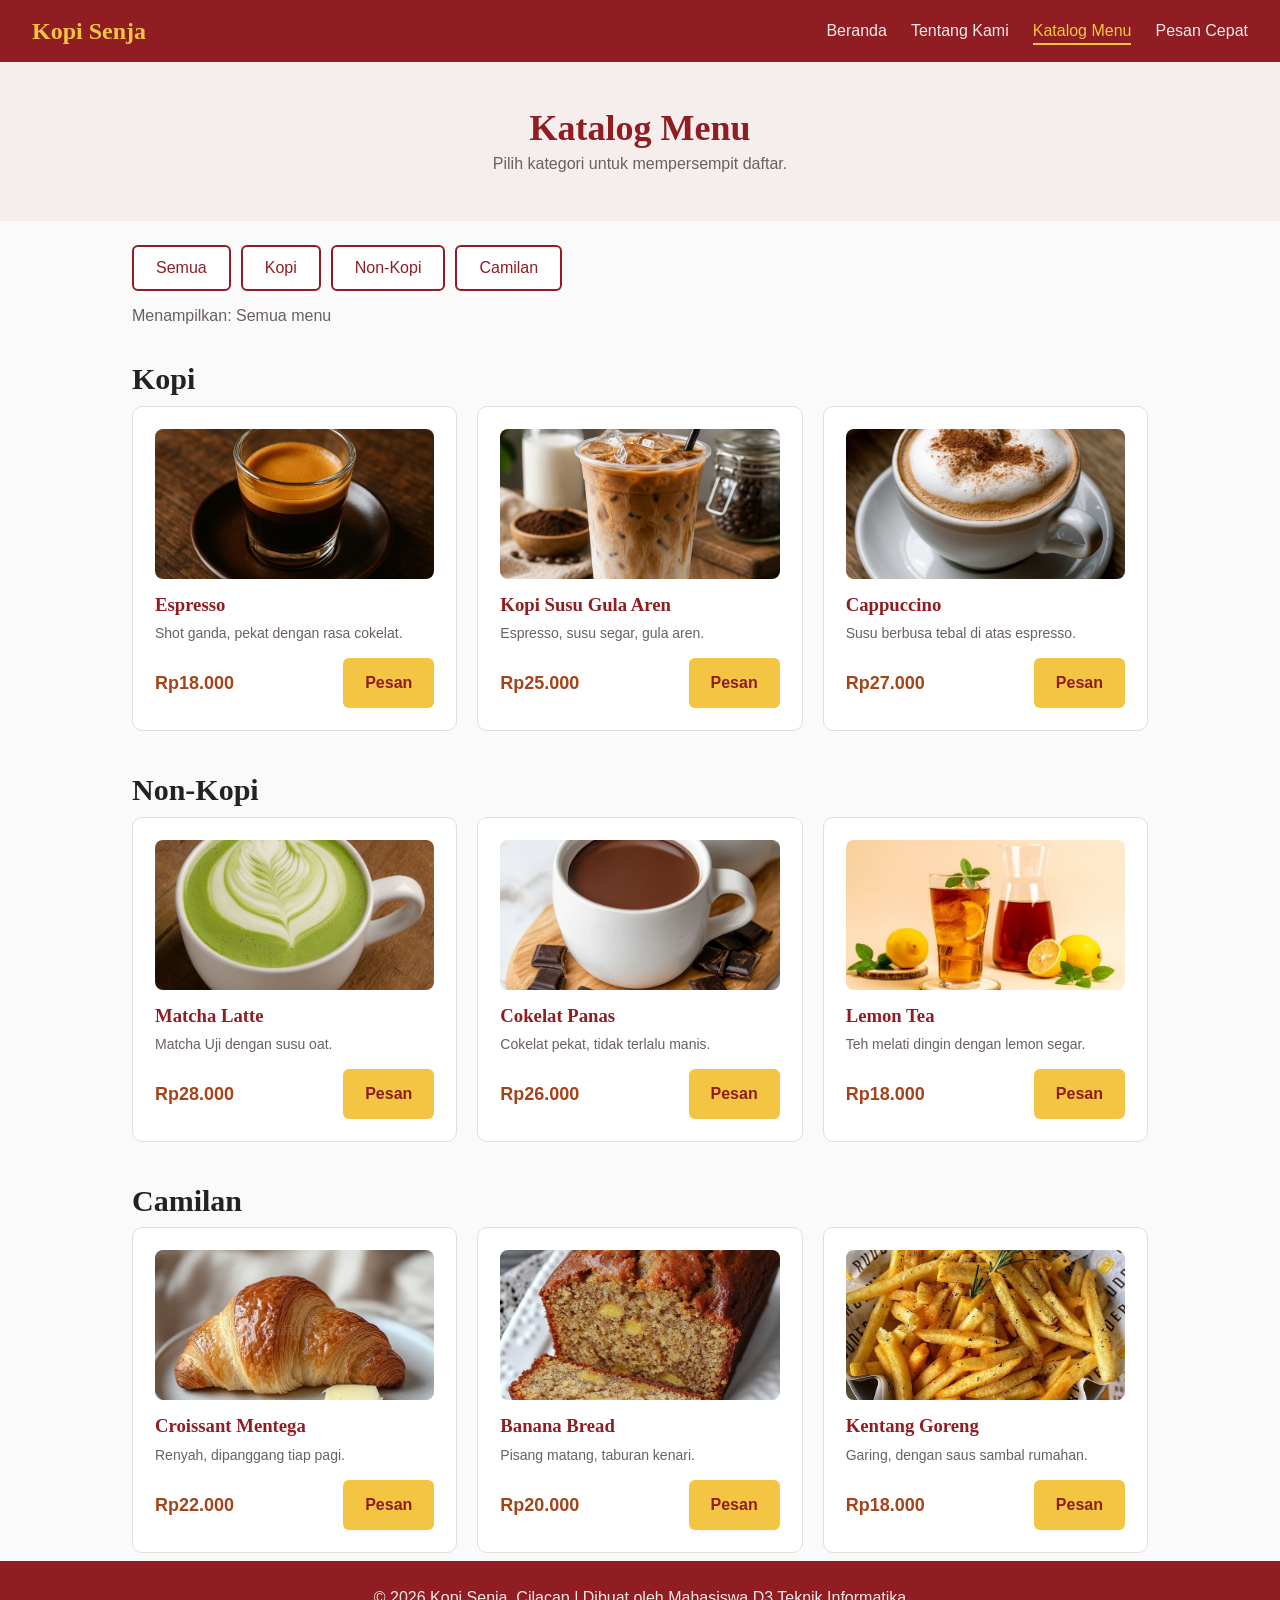
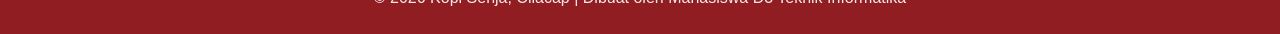
==== menu.html @ 926700a5 "3 file pertama untuk menu, style CSS, Javascript beserta gambarnya" ====
<!doctype html>
<html lang="id">
<head>
  <meta charset="UTF-8" />
  <meta name="viewport" content="width=device-width, initial-scale=1.0" />
  <title>Kopi Senja | Katalog Menu</title>
  <link rel="stylesheet" href="style.css" />
</head>
<body>
  <header class="navbar">
    <h1 class="logo">Kopi Senja</h1>
    <nav>
      <ul class="menu">
        <li><a href="index.html">Beranda</a></li>
        <li><a href="tentang.html">Tentang Kami</a></li>
        <li><a href="menu.html" class="aktif">Katalog Menu</a></li>
        <li><a href="pesan.html">Pesan Cepat</a></li>
      </ul>
    </nav>
  </header>

  <main>
    <div class="page-title">
      <h2>Katalog Menu</h2>
      <p>Pilih kategori untuk mempersempit daftar.</p>
    </div>

    <div class="filter">
      <button id="filter-semua" type="button">Semua</button>
      <button id="filter-kopi" type="button">Kopi</button>
      <button id="filter-nonkopi" type="button">Non-Kopi</button>
      <button id="filter-camilan" type="button">Camilan</button>
    </div>
    <p id="info-filter">Menampilkan: Semua menu</p>

    <!-- Bagian Kopi -->
    <section id="kopi" class="kategori">
      <h2>Kopi</h2>
      <div class="grid-3">
        <article class="kartu produk">
          <img class="ikon" src="Foto Foto Project/Espresso - Coffee Class.jpg" alt="Espresso">
          <h3>Espresso</h3>
          <p>Shot ganda, pekat dengan rasa cokelat.</p>
          <div class="produk-bawah"><span class="harga">Rp18.000</span><a class="btn emas" href="pesan.html">Pesan</a></div>
        </article>
        <article class="kartu produk">
          <img class="ikon" src="Foto Foto Project/ES KOPI SUSU GULA AREN ALA.jpg" alt="Kopi Susu Gula Aren">
          <h3>Kopi Susu Gula Aren</h3>
          <p>Espresso, susu segar, gula aren.</p>
          <div class="produk-bawah"><span class="harga">Rp25.000</span><a class="btn emas" href="pesan.html">Pesan</a></div>
        </article>
        <article class="kartu produk">
          <img class="ikon" src="Foto Foto Project/☕ Homemade Cappuccino 🥄.jpg" alt="Cappuccino">
          <h3>Cappuccino</h3>
          <p>Susu berbusa tebal di atas espresso.</p>
          <div class="produk-bawah"><span class="harga">Rp27.000</span><a class="btn emas" href="pesan.html">Pesan</a></div>
        </article>
      </div>
    </section>

    <!-- Bagian Non-Kopi -->
    <section id="nonkopi" class="kategori">
      <h2>Non-Kopi</h2>
      <div class="grid-3">
        <article class="kartu produk">
          <img class="ikon" src="Foto Foto Project/Matcha Green Tea Latte (Hot or Iced).jpg" alt="Matcha Latte">
          <h3>Matcha Latte</h3>
          <p>Matcha Uji dengan susu oat.</p>
          <div class="produk-bawah"><span class="harga">Rp28.000</span><a class="btn emas" href="pesan.html">Pesan</a></div>
        </article>
        <article class="kartu produk">
          <img class="ikon" src="Foto Foto Project/hotchocolatte.jpg" alt="Cokelat Panas">
          <h3>Cokelat Panas</h3>
          <p>Cokelat pekat, tidak terlalu manis.</p>
          <div class="produk-bawah"><span class="harga">Rp26.000</span><a class="btn emas" href="pesan.html">Pesan</a></div>
        </article>
        <article class="kartu produk">
          <img class="ikon" src="Foto Foto Project/Glass of ice lemon tea _ Premium Photo.jpg" alt="Lemon Tea">
          <h3>Lemon Tea</h3>
          <p>Teh melati dingin dengan lemon segar.</p>
          <div class="produk-bawah"><span class="harga">Rp18.000</span><a class="btn emas" href="pesan.html">Pesan</a></div>
        </article>
      </div>
    </section>

    <!-- Bagian Camilan -->
    <section id="camilan" class="kategori">
      <h2>Camilan</h2>
      <div class="grid-3">
        <article class="kartu produk">
          <img class="ikon" src="Foto Foto Project/Close-up of a croissant with a pat of butter on a plate_ royalty free stock image.jpg" alt="Croissant Mentega">
          <h3>Croissant Mentega</h3>
          <p>Renyah, dipanggang tiap pagi.</p>
          <div class="produk-bawah"><span class="harga">Rp22.000</span><a class="btn emas" href="pesan.html">Pesan</a></div>
        </article>
        <article class="kartu produk">
          <img class="ikon" src="Foto Foto Project/EASY RECIPE For Moist Banana Bread Recipe_ Homemade Baking Guide (Digital Download).jpg" alt="Banana Bread">
          <h3>Banana Bread</h3>
          <p>Pisang matang, taburan kenari.</p>
          <div class="produk-bawah"><span class="harga">Rp20.000</span><a class="btn emas" href="pesan.html">Pesan</a></div>
        </article>
        <article class="kartu produk">
          <img class="ikon" src="Foto Foto Project/kentanggoreng.jpg" alt="Kentang Goreng">
          <h3>Kentang Goreng</h3>
          <p>Garing, dengan saus sambal rumahan.</p>
          <div class="produk-bawah"><span class="harga">Rp18.000</span><a class="btn emas" href="pesan.html">Pesan</a></div>
        </article>
      </div>
    </section>
  </main>

  <footer>
    <p id="info-pembuat">&copy; 2026 Kopi Senja, Cilacap</p>
  </footer>
  <script src="menu.js"></script>
</body>
</html>
---- style.css ----
* { margin: 0; padding: 0; box-sizing: border-box; }
body { font-family: Arial, sans-serif; color: #222222; background-color: #fafafa; line-height: 1.6; }
h1, h2, h3 { font-family: Georgia, serif; line-height: 1.25; }
a { color: inherit; }
section { padding: 56px 32px; max-width: 1080px; margin: 0 auto; }
section > h2 { font-size: 30px; margin-bottom: 8px; }
.sub { color: #6a6060; margin-bottom: 28px; max-width: 560px; }

/* NAVBAR (Flexbox) */
.navbar { display: flex; justify-content: space-between; align-items: center; padding: 16px 32px; background-color: #8f1d22; color: white; }
.logo { font-size: 24px; color: #f4c542; }
.menu { display: flex; gap: 24px; list-style: none; }
.menu a { text-decoration: none; color: #f7e8e8; padding-bottom: 4px; }
.menu a:hover { color: #f4c542; }
.menu a.aktif { color: #f4c542; border-bottom: 2px solid #f4c542; }

/*  HERO  */
.hero { display: flex; align-items: center; gap: 40px; padding: 72px 32px; max-width: 1080px; margin: 0 auto; }
.hero-teks { flex: 3; }
.hero-teks h2 { font-size: 46px; margin-bottom: 14px; color: #8f1d22; }
.hero-teks p { margin-bottom: 24px; max-width: 480px; }
.sapaan { font-weight: bold; color: #a5441a; margin-bottom: 8px; }
.hero-gambar { flex: 2; display: flex; align-items: center; justify-content: center; height: 300px; font-size: 130px; background-color: #8f1d22; border-radius: 150px 150px 12px 12px; border: 6px solid #f4c542; }
.page-title { background-color: #f6eded; padding: 44px 32px; text-align: center; }
.page-title h2 { font-size: 36px; color: #8f1d22; }
.page-title p { color: #6a6060; }

/*  TOMBOL  */
.btn, button { display: inline-block; padding: 12px 22px; font-size: 16px; text-decoration: none; background-color: #8f1d22; color: white; border: none; border-radius: 6px; cursor: pointer; }
.btn:hover, button:hover { background-color: #b3292f; }
.btn.emas, button.emas { background-color: #f4c542; color: #8f1d22; font-weight: bold; }
.btn.emas:hover, button.emas:hover { background-color: #dcae2a; }
.btn.garis { background-color: transparent; color: #8f1d22; border: 2px solid #8f1d22; margin-left: 8px; }
button.hapus { background-color: #444444; }

/*  GRID KARTU (Grid)  */
.grid-3 { display: grid; grid-template-columns: repeat(3, 1fr); gap: 20px; }
.kartu { padding: 22px; background-color: white; border: 1px solid #e6dcdc; border-radius: 10px; }
.kartu h3 { margin-bottom: 6px; color: #8f1d22; }
.ikon { display: flex; align-items: center; justify-content: center; width: 72px; height: 72px; margin-bottom: 14px; font-size: 38px; background-color: #fbe9c0; border-radius: 50%; }
.produk .ikon { width: 100%; height: 110px; border-radius: 8px; font-size: 56px; }
.produk-bawah { display: flex; justify-content: space-between; align-items: center; margin-top: 14px; }
.harga { font-weight: bold; color: #a5441a; font-size: 18px; }
.produk p { color: #6a6060; font-size: 14px; }

/*  PROMO / BLOK GELAP  */
.promo-wrap { background-color: #8f1d22; color: white; max-width: none; text-align: center; }
.promo-wrap h2 { color: #f4c542; }
.promo-wrap p { margin: 10px auto 18px; max-width: 520px; }
#promo-isi { margin-top: 20px; padding: 18px; background-color: #f4c542; color: #8f1d22; border-radius: 8px; max-width: 520px; margin-left: auto; margin-right: auto; font-weight: bold; }

/*  TENTANG (Flexbox dua kolom)  */
.dua-kolom { display: flex; gap: 32px; }
.kolom-utama { flex: 2; }
.kolom-samping { flex: 1; padding: 22px; background-color: white; border: 1px solid #e6dcdc; border-radius: 10px; }
.kolom-utama p { margin-bottom: 14px; }
.kolom-samping li { margin-left: 18px; margin-bottom: 8px; }
table { width: 100%; border-collapse: collapse; background-color: white; }
th, td { padding: 10px 14px; text-align: left; border: 1px solid #e6dcdc; }
th { background-color: #8f1d22; color: white; }
.kontak { display: flex; flex-wrap: wrap; gap: 16px; }
.kontak div { flex: 1; min-width: 200px; padding: 18px; background-color: white; border: 1px solid #e6dcdc; border-radius: 10px; }

/*  KATALOG MENU  */
.filter { display: flex; flex-wrap: wrap; gap: 10px; padding: 24px 32px 0; max-width: 1080px; margin: 0 auto; }
.filter button { background-color: white; color: #8f1d22; border: 2px solid #8f1d22; }
.filter button:hover { background-color: #f6eded; }
#info-filter { padding: 12px 32px 0; max-width: 1080px; margin: 0 auto; color: #6a6060; }
.kategori { padding-top: 32px; padding-bottom: 8px; }

/*  FORM PESAN CEPAT  */
.form-wrap { display: flex; gap: 28px; align-items: flex-start; }
.form-kartu { flex: 3; }
.ringkasan { flex: 2; background-color: #8f1d22; color: white; border-radius: 10px; padding: 24px; }
.ringkasan h3 { color: #f4c542; margin-bottom: 10px; }
.ringkasan p { margin-bottom: 8px; }
#total { font-size: 28px; font-weight: bold; color: #f4c542; }
label { display: block; margin-bottom: 6px; font-weight: bold; }
input, select { width: 100%; padding: 10px; margin-bottom: 16px; font-size: 16px; border: 1px solid #a89c9c; border-radius: 6px; background-color: white; }
.baris-tombol { display: flex; gap: 10px; }

/*  FOOTER  */
footer { padding: 24px 32px; text-align: center; background-color: #8f1d22; color: #f7e8e8; }


/*  BAND HERO MERAH  */
.band-merah { background-color: #8f1d22; color: white; }
.band-merah .hero-teks h2 { color: white; }
.band-merah .sapaan { color: #f4c542; }
.band-merah .hero-gambar { background-color: #6e1318; }
.band-merah .btn.garis { color: white; border-color: white; }
.band-merah .btn.garis:hover { background-color: #b3292f; }

/*  KUTIPAN  */
.kutipan { text-align: center; max-width: 760px; }
.kutipan blockquote { font-family: Georgia, serif; font-size: 24px; line-height: 1.5; color: #8f1d22; }
.kutipan p { margin-top: 12px; color: #6a6060; }

/*  KABAR KAMI & GALERI  */
.kabar .ikon { border-radius: 12px; }
.tile { display: flex; align-items: center; justify-content: center; height: 150px; font-size: 56px; border-radius: 10px; }
.t1 { background-color: #f6eded; }
.t2 { background-color: #fbe9c0; }
.t3 { background-color: #e9e2dc; }
.beli { display: flex; flex-wrap: wrap; gap: 12px; }

/*  FOOTER LENGKAP  */
.footer-flex { display: flex; flex-wrap: wrap; justify-content: space-between; gap: 24px; max-width: 1080px; margin: 0 auto 20px; text-align: left; }
.footer-flex div { flex: 1; min-width: 200px; }
.footer-flex h3 { color: #f4c542; margin-bottom: 6px; }

/*  RESPONSIVE (Media Query)  */
@media (max-width: 768px) {
  .grid-3 { grid-template-columns: repeat(2, 1fr); }
  .hero, .dua-kolom, .form-wrap { flex-direction: column; }
  .hero-gambar { width: 100%; flex: none; }
  .hero-teks h2 { font-size: 36px; }
}
@media (max-width: 480px) {
  .grid-3 { grid-template-columns: 1fr; }
  .navbar { flex-direction: column; gap: 12px; }
  .menu { gap: 14px; flex-wrap: wrap; justify-content: center; }
  section, .hero { padding-left: 18px; padding-right: 18px; }
  .btn.garis { margin-left: 0; margin-top: 10px; }
}


.ikon {
  display: block; 
  width: 72px;
  height: 72px;
  margin-bottom: 14px;
  border-radius: 50%; /* Menjadikan bulat jika gambar berupa ikon visual */
  object-fit: cover; /* SSupaya gambar jadi tidak gepeng */
}

.produk .ikon {
  width: 100%;
  height: 150px; 
  border-radius: 8px; 
  object-fit: cover;
}

.kartu {
  display: flex;
  flex-direction: column;
  justify-content: space-between;
}
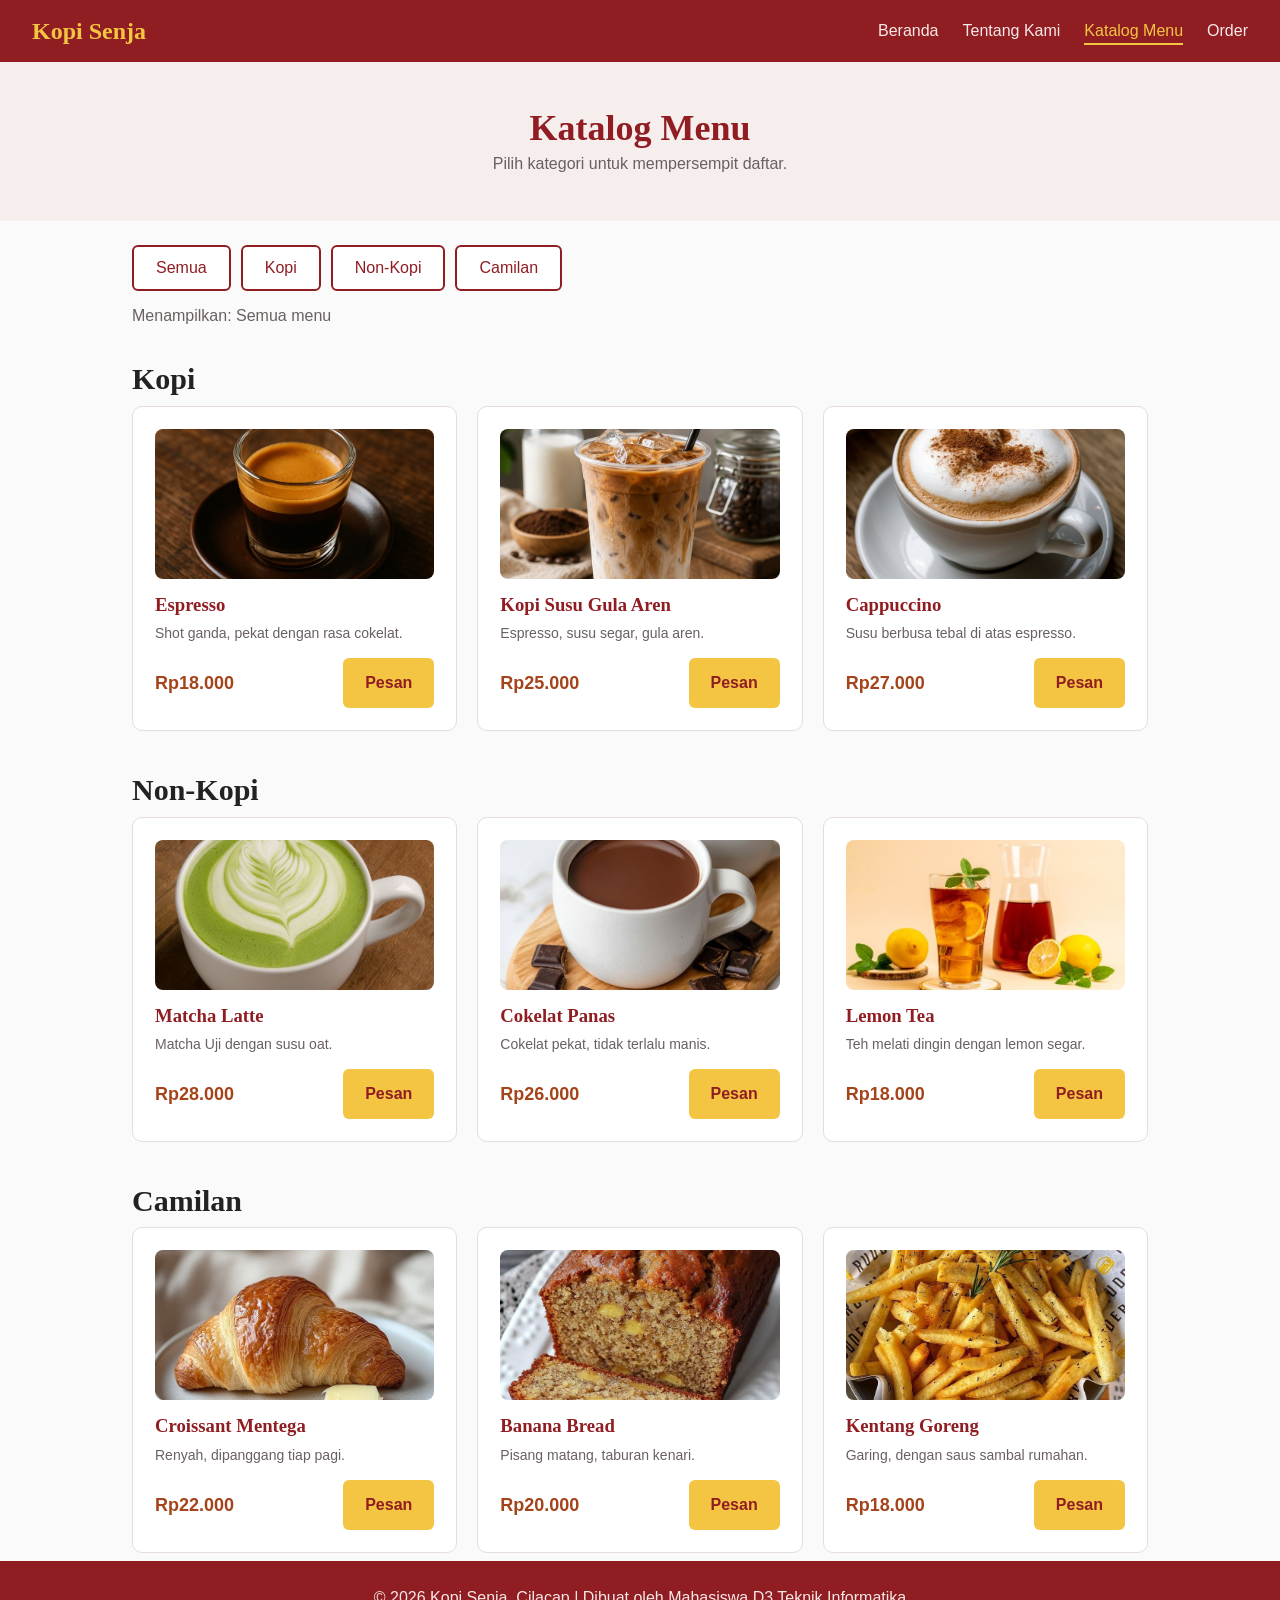
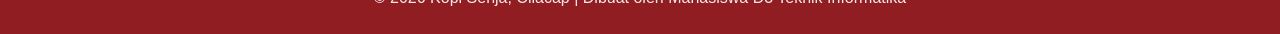
==== commit 3bc18559: "Update isi menu.html" ====
--- a/menu.html
+++ b/menu.html
@@ -14,7 +14,7 @@
         <li><a href="index.html">Beranda</a></li>
         <li><a href="tentang.html">Tentang Kami</a></li>
         <li><a href="menu.html" class="aktif">Katalog Menu</a></li>
-        <li><a href="pesan.html">Pesan Cepat</a></li>
+        <li><a href="pesan.html">Order</a></li>
       </ul>
     </nav>
   </header>
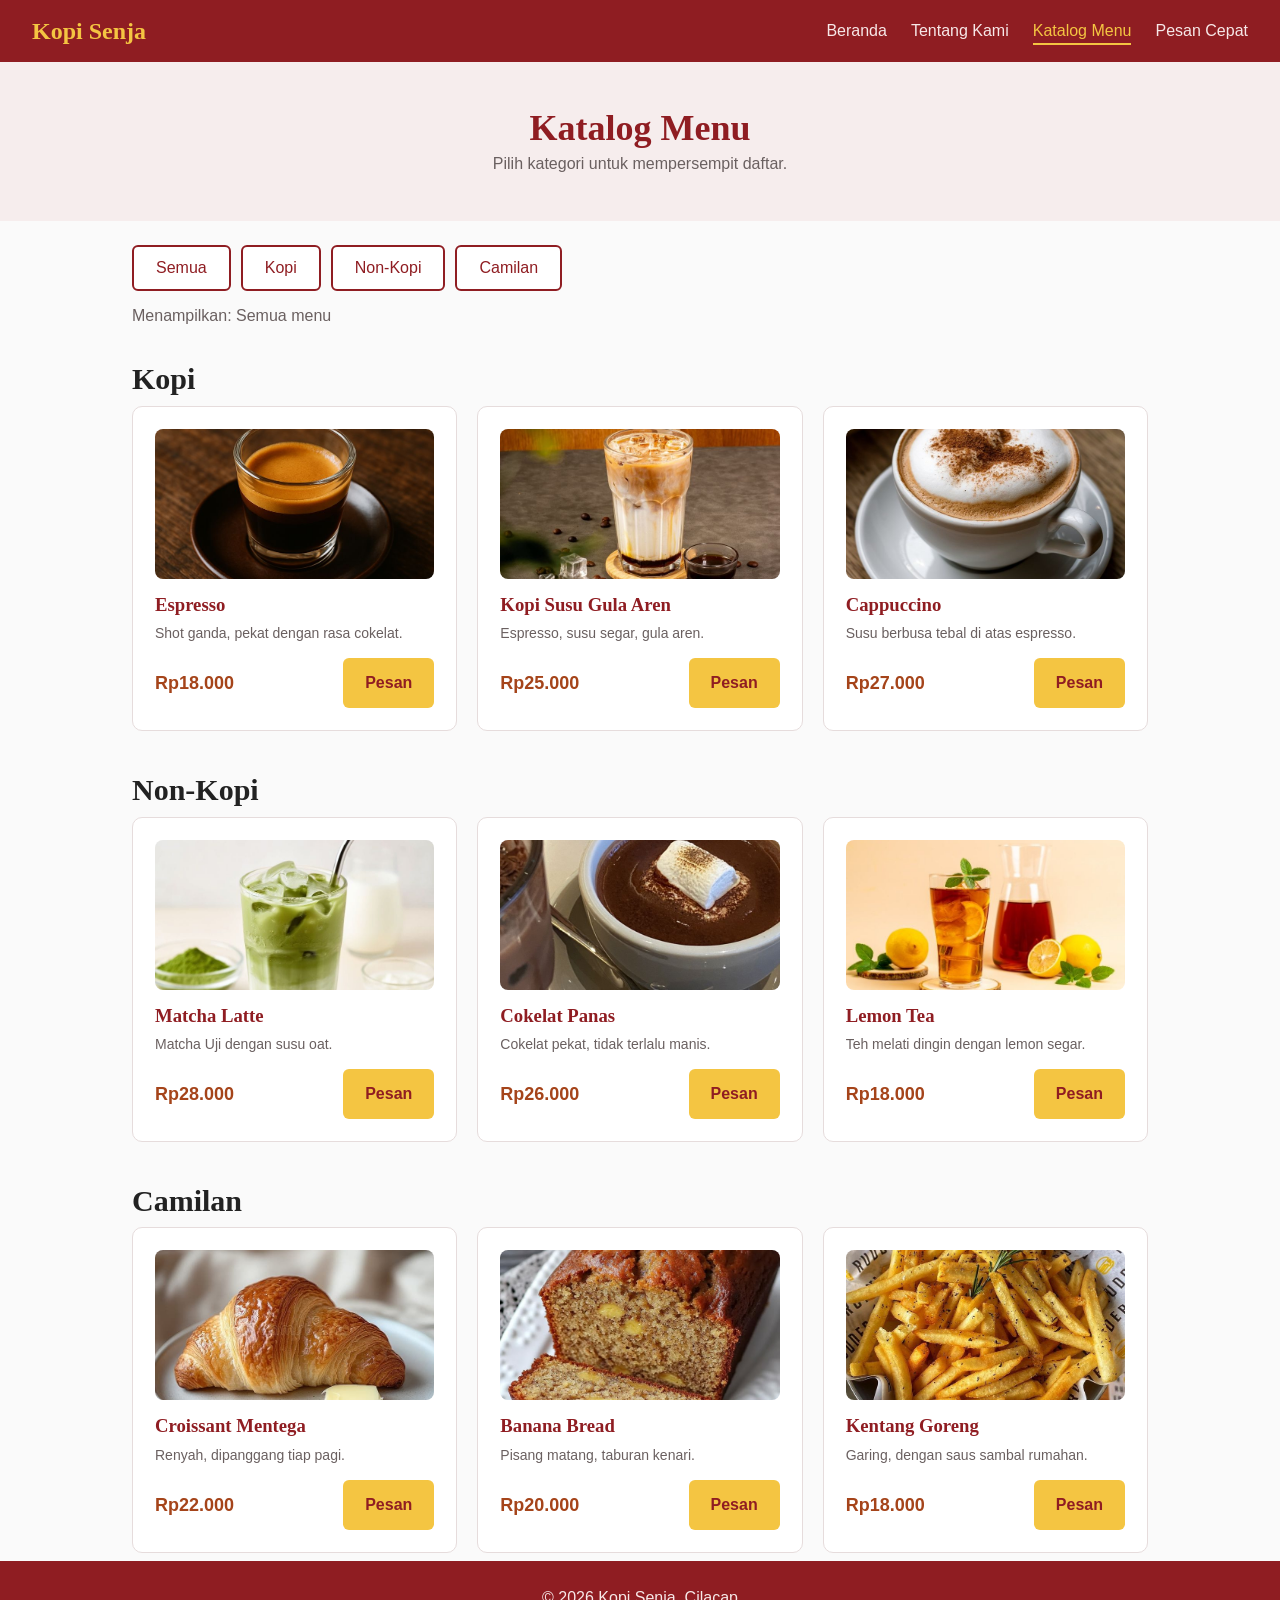
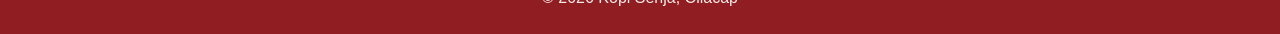
==== commit 0e7f0b61: "Pembaruan menu" ====
--- a/menu.html
+++ b/menu.html
@@ -14,7 +14,7 @@
         <li><a href="index.html">Beranda</a></li>
         <li><a href="tentang.html">Tentang Kami</a></li>
         <li><a href="menu.html" class="aktif">Katalog Menu</a></li>
-        <li><a href="pesan.html">Order</a></li>
+        <li><a href="pesan.html">Pesan Cepat</a></li>
       </ul>
     </nav>
   </header>
@@ -44,7 +44,7 @@
           <div class="produk-bawah"><span class="harga">Rp18.000</span><a class="btn emas" href="pesan.html">Pesan</a></div>
         </article>
         <article class="kartu produk">
-          <img class="ikon" src="Foto Foto Project/ES KOPI SUSU GULA AREN ALA.jpg" alt="Kopi Susu Gula Aren">
+          <img class="ikon" src="Foto Foto Project/Kopsu Guren.jpeg" alt="Kopi Susu Gula Aren">
           <h3>Kopi Susu Gula Aren</h3>
           <p>Espresso, susu segar, gula aren.</p>
           <div class="produk-bawah"><span class="harga">Rp25.000</span><a class="btn emas" href="pesan.html">Pesan</a></div>
@@ -63,13 +63,13 @@
       <h2>Non-Kopi</h2>
       <div class="grid-3">
         <article class="kartu produk">
-          <img class="ikon" src="Foto Foto Project/Matcha Green Tea Latte (Hot or Iced).jpg" alt="Matcha Latte">
+          <img class="ikon" src="Foto Foto Project/Matcha Latte 2.jpeg" alt="Matcha Latte">
           <h3>Matcha Latte</h3>
           <p>Matcha Uji dengan susu oat.</p>
           <div class="produk-bawah"><span class="harga">Rp28.000</span><a class="btn emas" href="pesan.html">Pesan</a></div>
         </article>
         <article class="kartu produk">
-          <img class="ikon" src="Foto Foto Project/hotchocolatte.jpg" alt="Cokelat Panas">
+          <img class="ikon" src="Foto Foto Project/Chocolate PWANASSS.jpeg" alt="Cokelat Panas">
           <h3>Cokelat Panas</h3>
           <p>Cokelat pekat, tidak terlalu manis.</p>
           <div class="produk-bawah"><span class="harga">Rp26.000</span><a class="btn emas" href="pesan.html">Pesan</a></div>
--- a/style.css
+++ b/style.css
@@ -50,16 +50,26 @@
 #promo-isi { margin-top: 20px; padding: 18px; background-color: #f4c542; color: #8f1d22; border-radius: 8px; max-width: 520px; margin-left: auto; margin-right: auto; font-weight: bold; }
 
 /*  TENTANG (Flexbox dua kolom)  */
-.dua-kolom { display: flex; gap: 32px; }
-.kolom-utama { flex: 2; }
-.kolom-samping { flex: 1; padding: 22px; background-color: white; border: 1px solid #e6dcdc; border-radius: 10px; }
+.dua-kolom { display: flex; gap: 32px; align-items: flex-start; }
+.kolom-utama { flex: 2; background-color: white; padding: 24px; border: 1px solid #e6dcdc; border-radius: 10px; }
+.kolom-utama h2, .kolom-utama h3 { color: #8f1d22; margin-bottom: 10px; }
+.kolom-utama h3 { margin-top: 18px; }
 .kolom-utama p { margin-bottom: 14px; }
+.info-visi { background-color: #f6eded; border-left: 4px solid #a5441a; padding: 12px 16px; margin: 16px 0; border-radius: 0 8px 8px 0; color: #8f1d22; font-style: italic; }
+.perjalanan-list { margin-left: 20px; }
+.perjalanan-list li { margin-bottom: 8px; }
+.kolom-samping { flex: 1; padding: 22px; background-color: white; border: 1px solid #e6dcdc; border-top: 4px solid #8f1d22; border-radius: 10px; }
+.kolom-samping h3 { color: #8f1d22; margin-bottom: 10px; }
 .kolom-samping li { margin-left: 18px; margin-bottom: 8px; }
-table { width: 100%; border-collapse: collapse; background-color: white; }
-th, td { padding: 10px 14px; text-align: left; border: 1px solid #e6dcdc; }
+table { width: 100%; border-collapse: collapse; background-color: white; border-radius: 8px; overflow: hidden; }
+th, td { padding: 12px 14px; text-align: left; border: 1px solid #e6dcdc; }
 th { background-color: #8f1d22; color: white; }
+tbody tr:nth-child(even) { background-color: #fcf8f8; }
+tbody tr:hover { background-color: #f6eded; }
 .kontak { display: flex; flex-wrap: wrap; gap: 16px; }
-.kontak div { flex: 1; min-width: 200px; padding: 18px; background-color: white; border: 1px solid #e6dcdc; border-radius: 10px; }
+.kontak div { flex: 1; min-width: 200px; padding: 18px; background-color: white; border: 1px solid #e6dcdc; border-left: 4px solid #8f1d22; border-radius: 10px; transition: transform 0.2s ease; }
+.kontak div:hover { transform: translateY(-3px); }
+.kontak h3 { color: #8f1d22; margin-bottom: 6px; }
 
 /*  KATALOG MENU  */
 .filter { display: flex; flex-wrap: wrap; gap: 10px; padding: 24px 32px 0; max-width: 1080px; margin: 0 auto; }
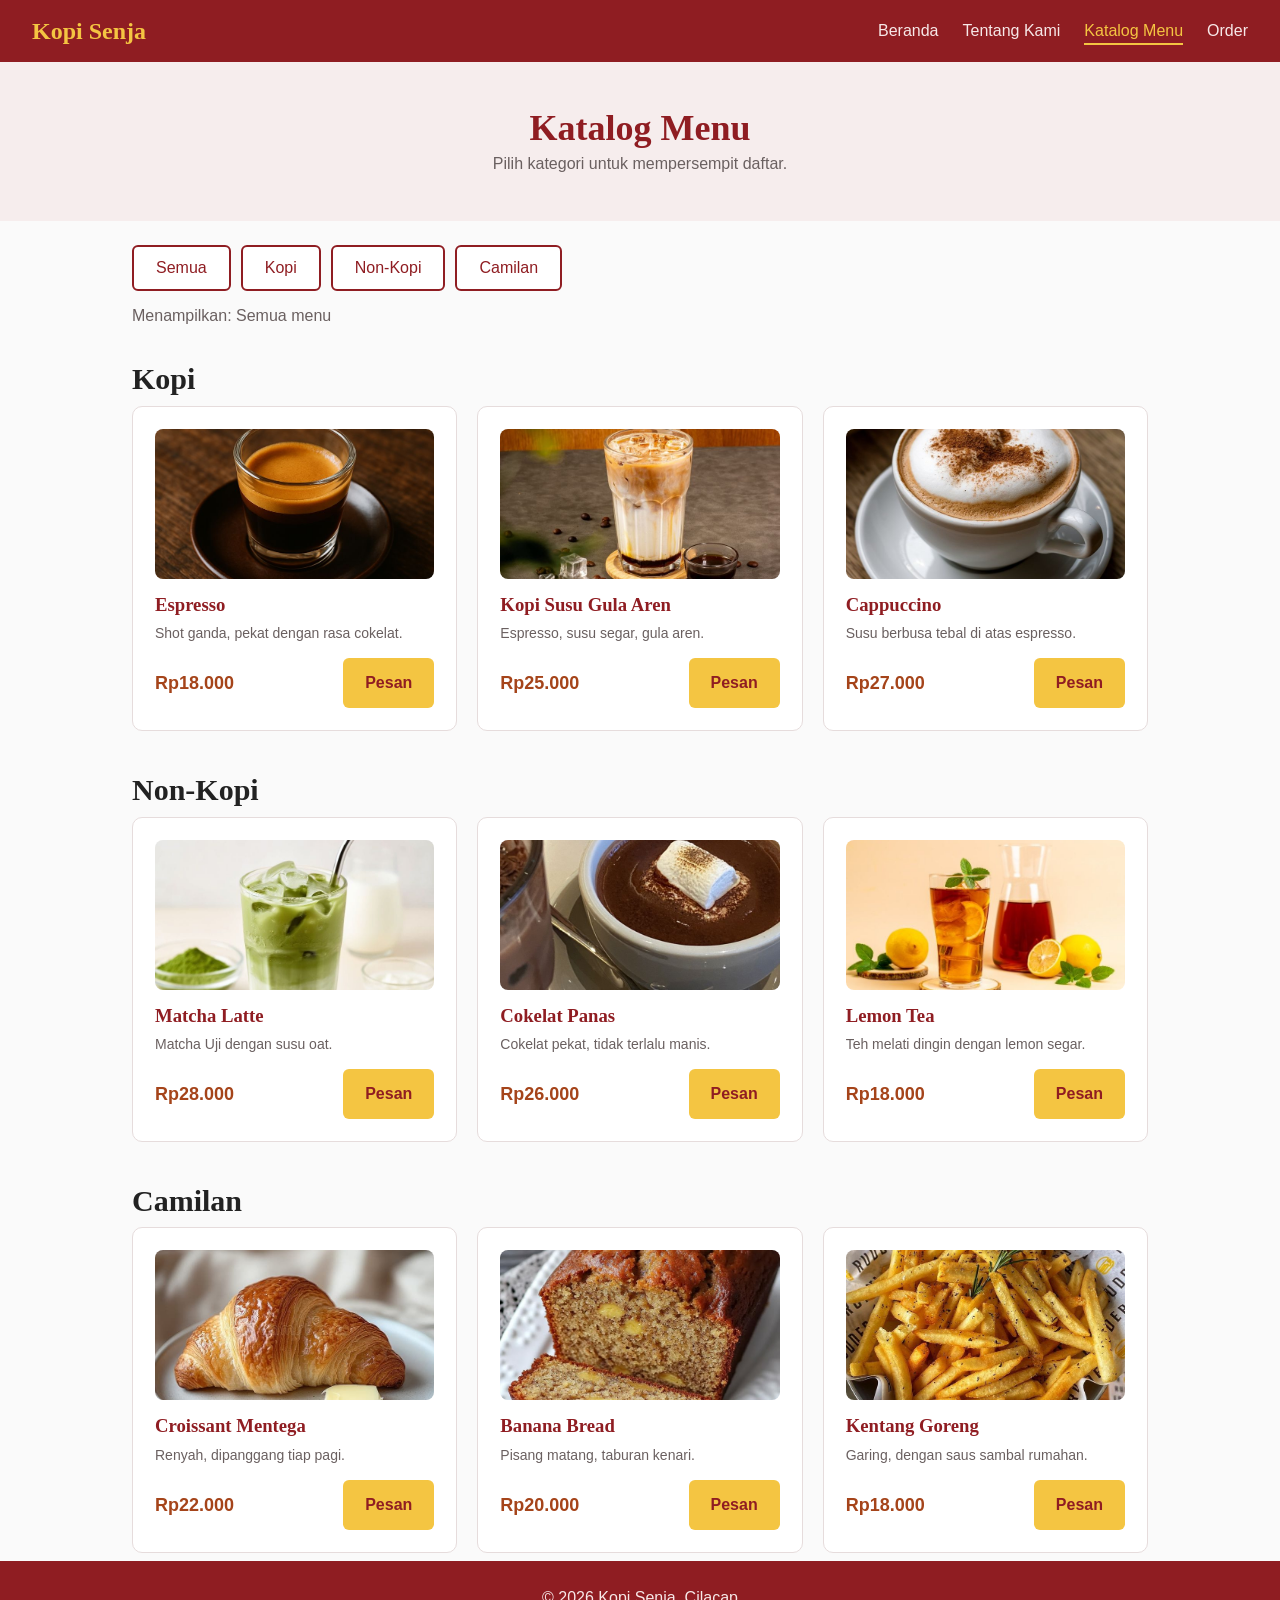
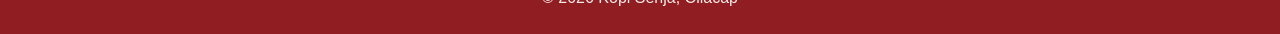
==== commit b392a136: "Pembaruan Pada Menu" ====
--- a/menu.html
+++ b/menu.html
@@ -14,7 +14,7 @@
         <li><a href="index.html">Beranda</a></li>
         <li><a href="tentang.html">Tentang Kami</a></li>
         <li><a href="menu.html" class="aktif">Katalog Menu</a></li>
-        <li><a href="pesan.html">Pesan Cepat</a></li>
+        <li><a href="pesan.html">Order</a></li>
       </ul>
     </nav>
   </header>
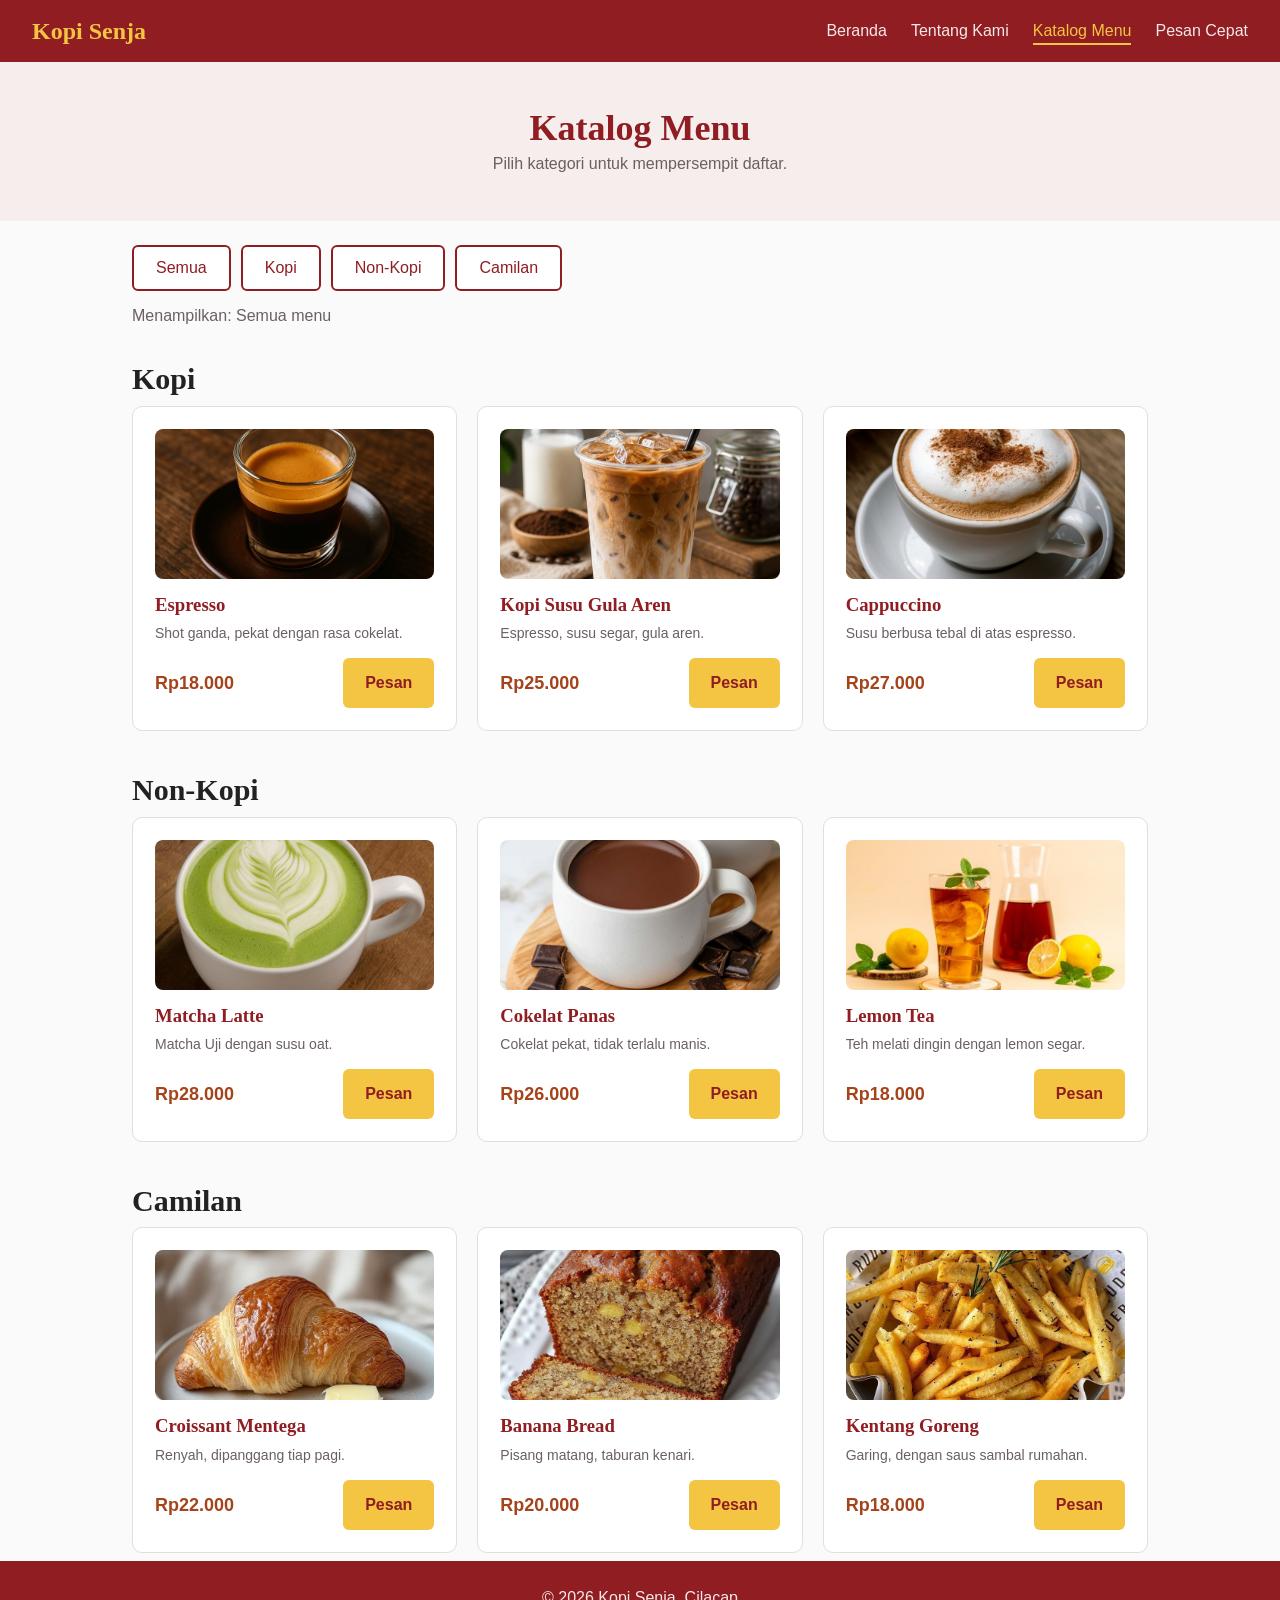
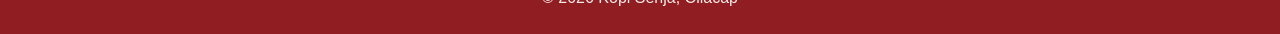
==== commit a0f4ee0b: "update isi menu.html" ====
--- a/menu.html
+++ b/menu.html
@@ -14,7 +14,7 @@
         <li><a href="index.html">Beranda</a></li>
         <li><a href="tentang.html">Tentang Kami</a></li>
         <li><a href="menu.html" class="aktif">Katalog Menu</a></li>
-        <li><a href="pesan.html">Order</a></li>
+        <li><a href="pesan.html">Pesan Cepat</a></li>
       </ul>
     </nav>
   </header>
@@ -44,7 +44,7 @@
           <div class="produk-bawah"><span class="harga">Rp18.000</span><a class="btn emas" href="pesan.html">Pesan</a></div>
         </article>
         <article class="kartu produk">
-          <img class="ikon" src="Foto Foto Project/Kopsu Guren.jpeg" alt="Kopi Susu Gula Aren">
+          <img class="ikon" src="Foto Foto Project/ES KOPI SUSU GULA AREN ALA.jpg" alt="Kopi Susu Gula Aren">
           <h3>Kopi Susu Gula Aren</h3>
           <p>Espresso, susu segar, gula aren.</p>
           <div class="produk-bawah"><span class="harga">Rp25.000</span><a class="btn emas" href="pesan.html">Pesan</a></div>
@@ -63,13 +63,13 @@
       <h2>Non-Kopi</h2>
       <div class="grid-3">
         <article class="kartu produk">
-          <img class="ikon" src="Foto Foto Project/Matcha Latte 2.jpeg" alt="Matcha Latte">
+          <img class="ikon" src="Foto Foto Project/Matcha Green Tea Latte (Hot or Iced).jpg" alt="Matcha Latte">
           <h3>Matcha Latte</h3>
           <p>Matcha Uji dengan susu oat.</p>
           <div class="produk-bawah"><span class="harga">Rp28.000</span><a class="btn emas" href="pesan.html">Pesan</a></div>
         </article>
         <article class="kartu produk">
-          <img class="ikon" src="Foto Foto Project/Chocolate PWANASSS.jpeg" alt="Cokelat Panas">
+          <img class="ikon" src="Foto Foto Project/hotchocolatte.jpg" alt="Cokelat Panas">
           <h3>Cokelat Panas</h3>
           <p>Cokelat pekat, tidak terlalu manis.</p>
           <div class="produk-bawah"><span class="harga">Rp26.000</span><a class="btn emas" href="pesan.html">Pesan</a></div>
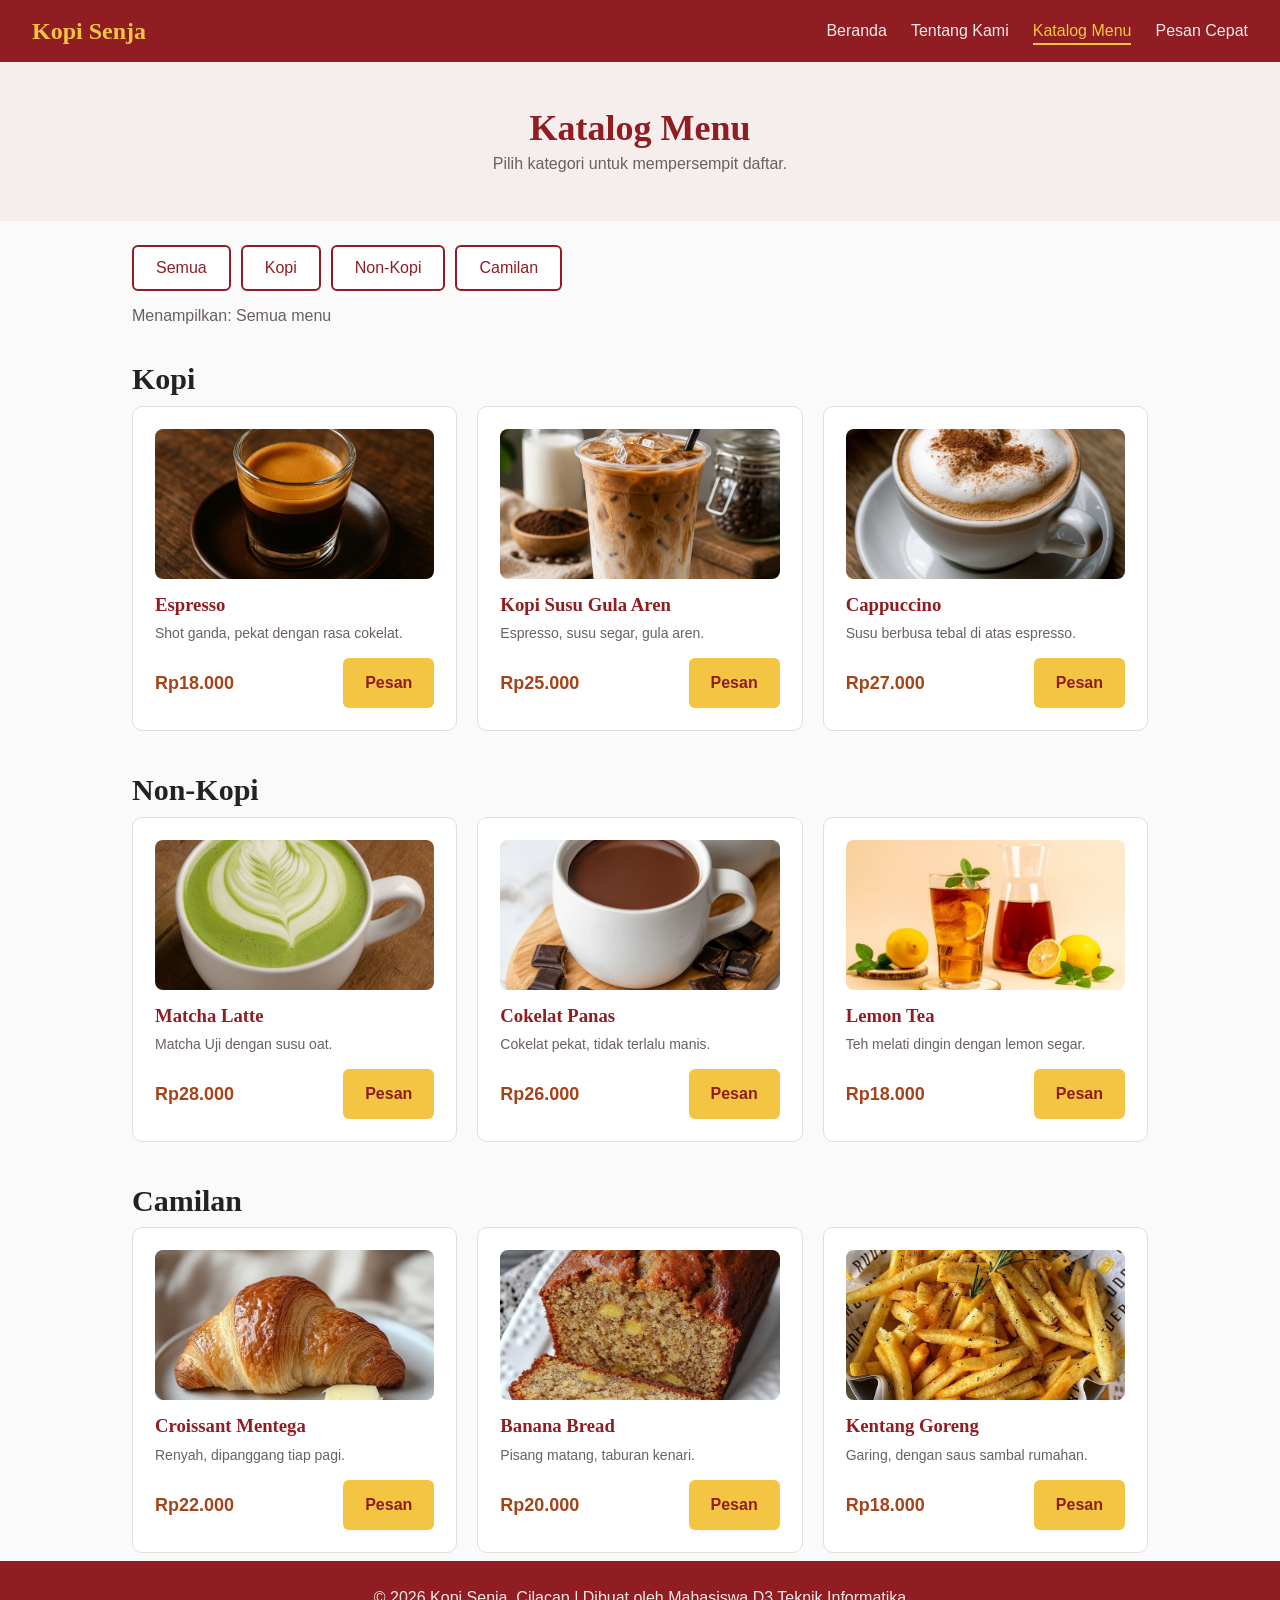
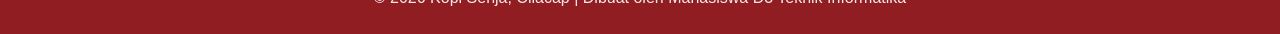
==== commit 1367fad4: "Mengubah typo pada setiap file HTML" ====
--- a/menu.html
+++ b/menu.html
@@ -112,6 +112,6 @@
   <footer>
     <p id="info-pembuat">&copy; 2026 Kopi Senja, Cilacap</p>
   </footer>
-  <script src="menu.js"></script>
+  <script src="script.js"></script>
 </body>
 </html>
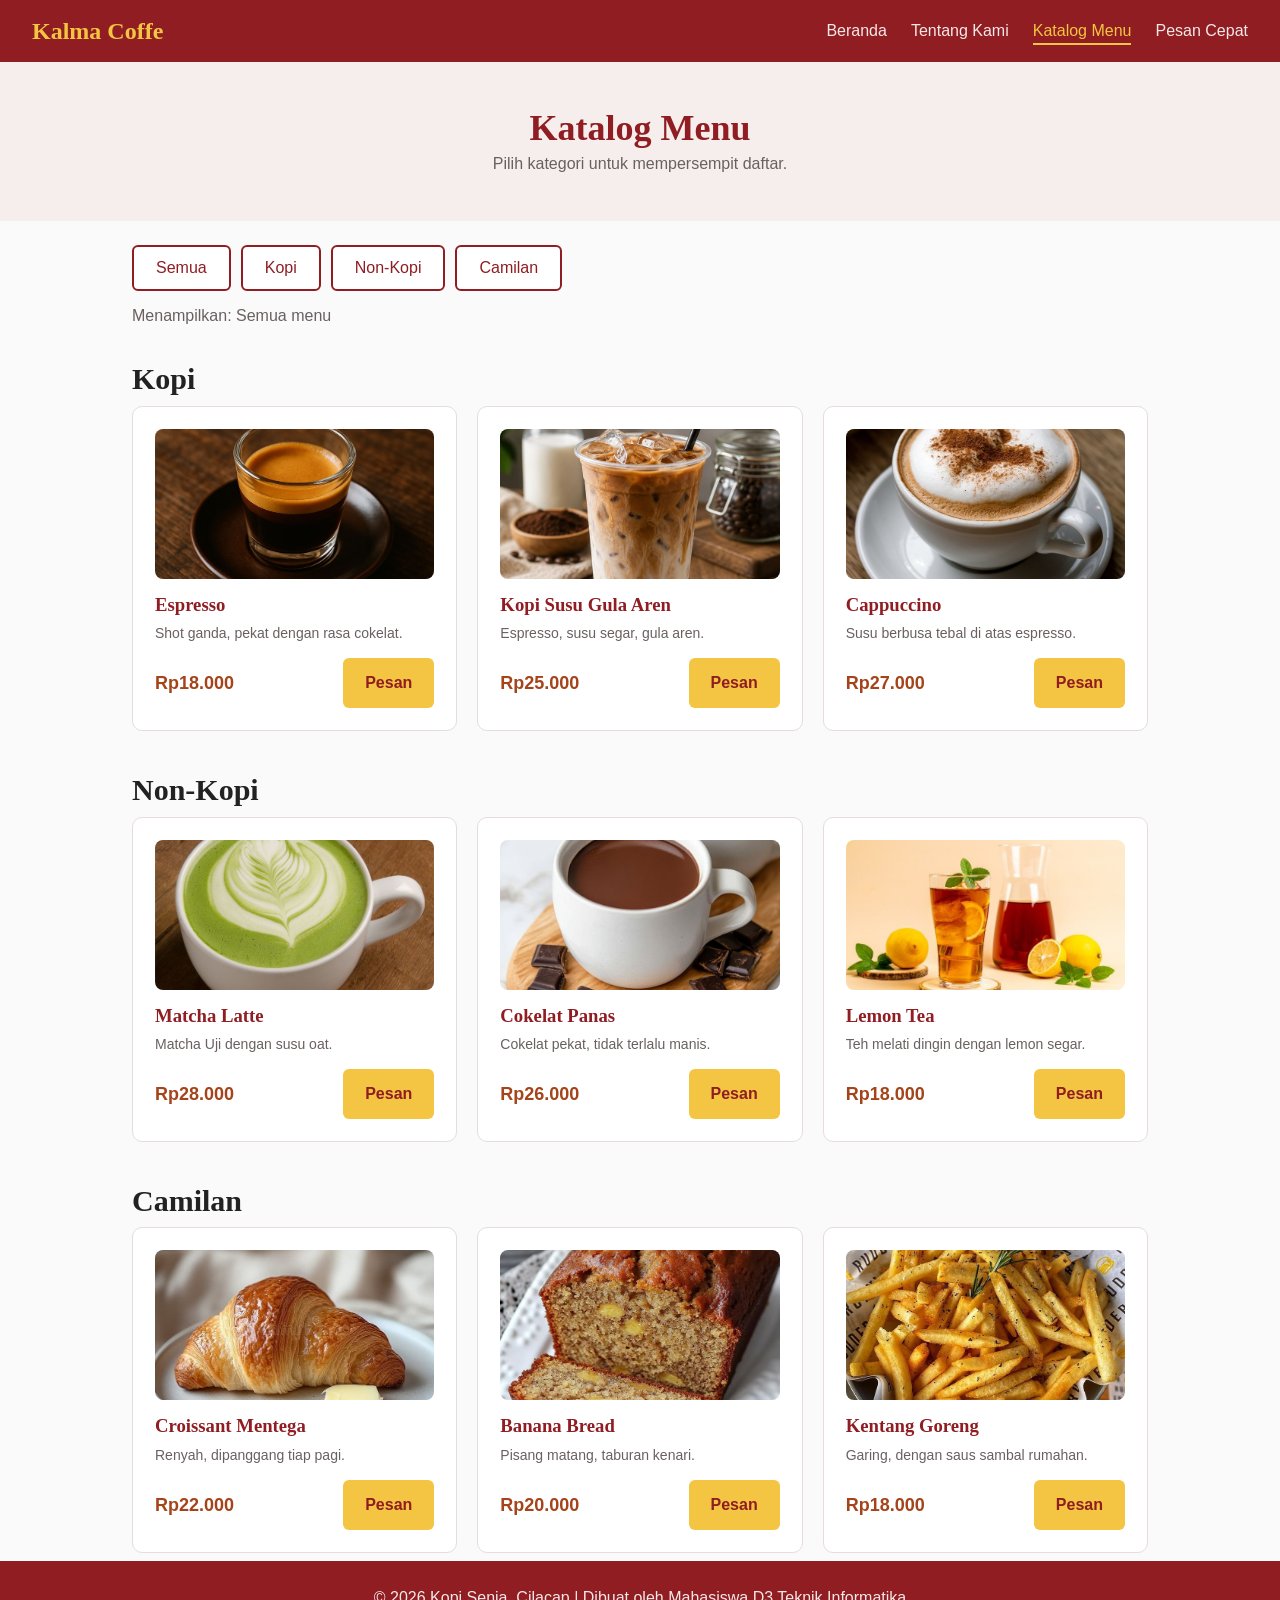
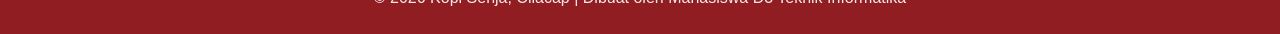
==== commit f9e5e8c6: "Perubahan nama pada tema dan web kopi kami" ====
--- a/menu.html
+++ b/menu.html
@@ -3,12 +3,12 @@
 <head>
   <meta charset="UTF-8" />
   <meta name="viewport" content="width=device-width, initial-scale=1.0" />
-  <title>Kopi Senja | Katalog Menu</title>
+  <title>Kalma Coffe | Katalog Menu</title>
   <link rel="stylesheet" href="style.css" />
 </head>
 <body>
   <header class="navbar">
-    <h1 class="logo">Kopi Senja</h1>
+    <h1 class="logo">Kalma Coffe</h1>
     <nav>
       <ul class="menu">
         <li><a href="index.html">Beranda</a></li>
@@ -110,7 +110,7 @@
   </main>
 
   <footer>
-    <p id="info-pembuat">&copy; 2026 Kopi Senja, Cilacap</p>
+    <p id="info-pembuat">&copy; 2026 Kalma Coffe, Cilacap</p>
   </footer>
   <script src="script.js"></script>
 </body>
